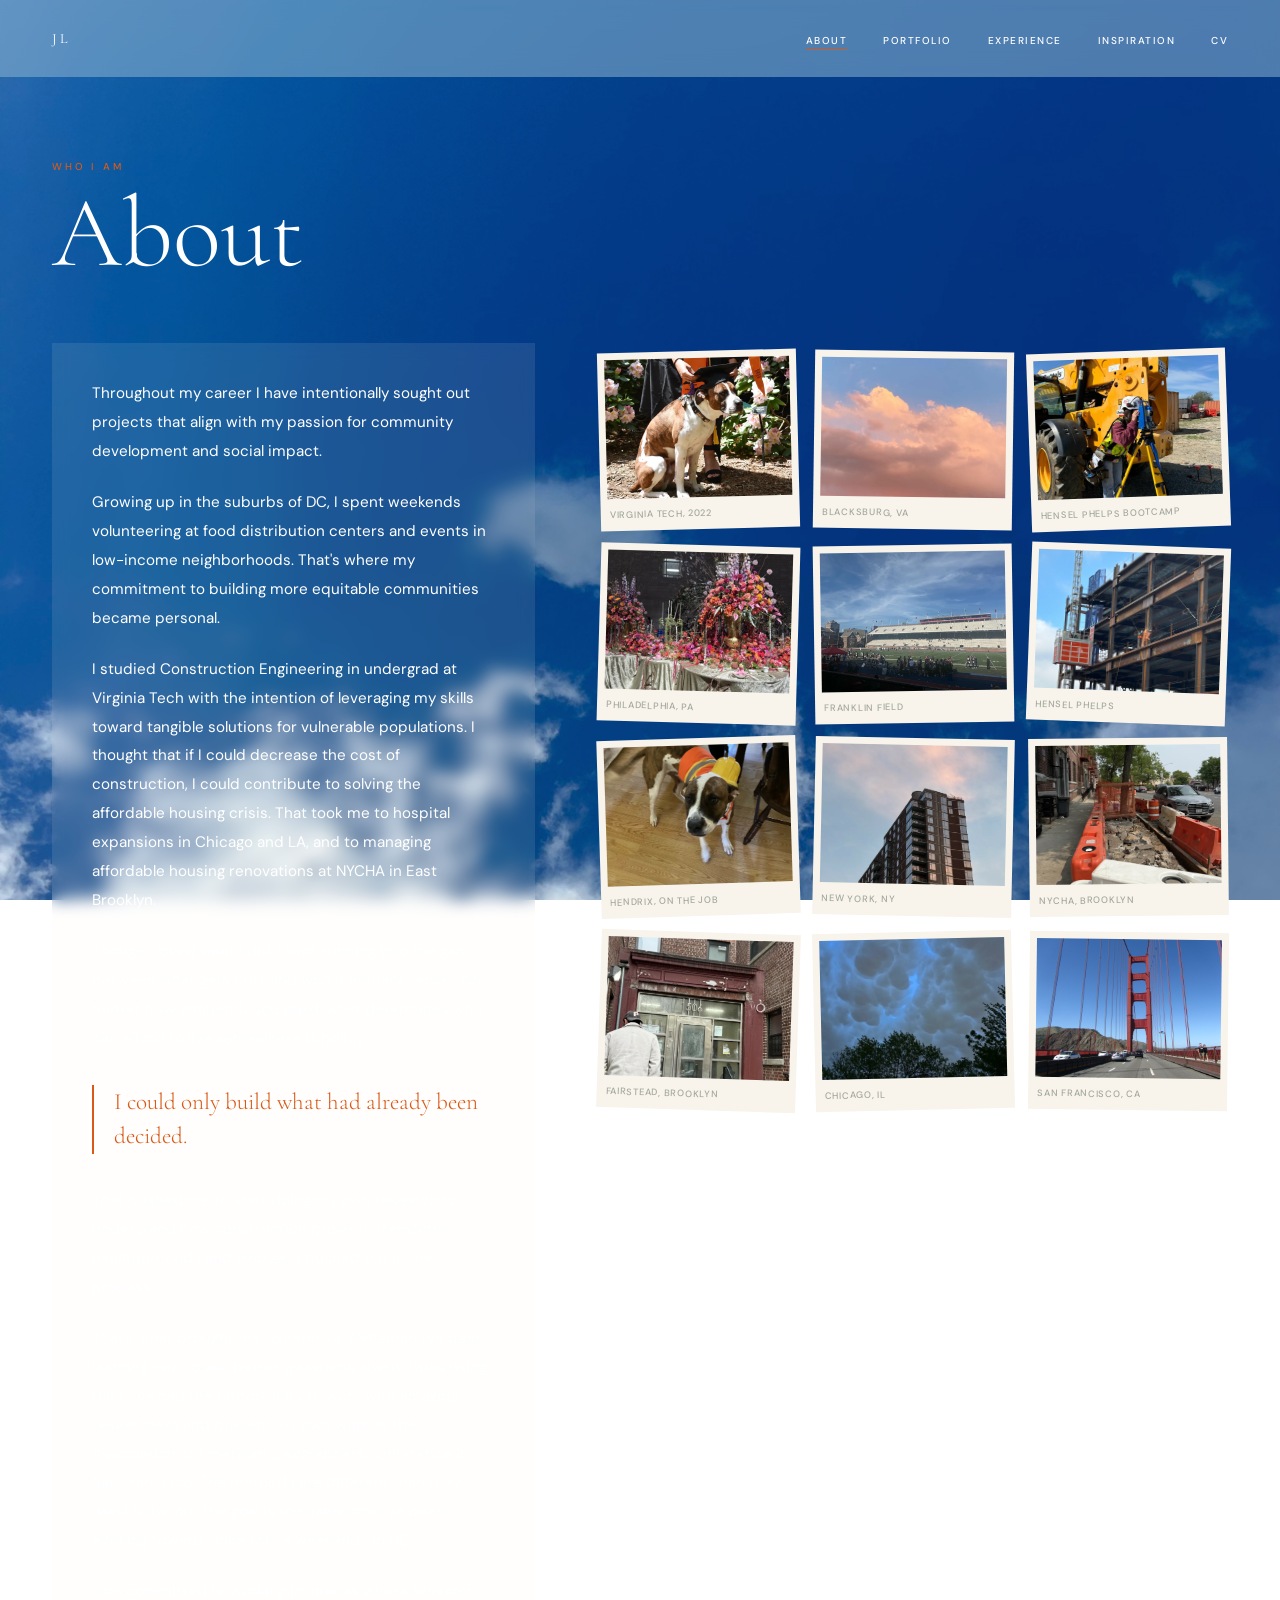
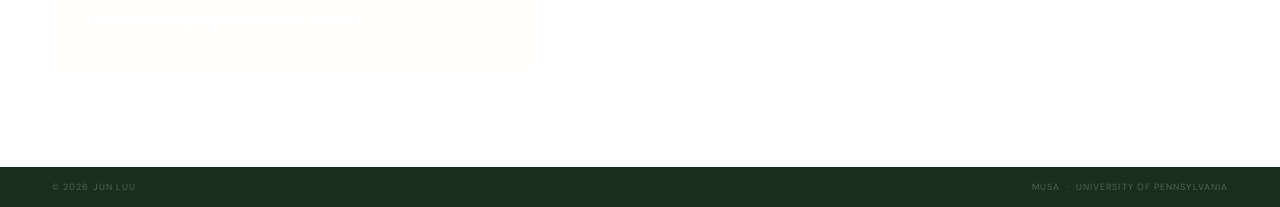
==== about.html @ 99c9ea00 "fully redoing the style i wanted it to be a little more personal" ====
<!DOCTYPE html>
<html lang="en">
<head>
  <meta charset="UTF-8" />
  <meta name="viewport" content="width=device-width, initial-scale=1.0" />
  <title>About — Jun Luu</title>
  <link rel="preconnect" href="https://fonts.googleapis.com">
  <link rel="preconnect" href="https://fonts.gstatic.com" crossorigin>
  <link href="https://fonts.googleapis.com/css2?family=Cormorant+Garamond:wght@300;400&family=DM+Sans:opsz,wght@9..40,300;9..40,400;9..40,500&display=swap" rel="stylesheet">
  <style>
    :root {
      --forest:     #1A2E1E;
      --forest-mid: #243528;
      --orange:     #D95A18;
      --cream:      #F8F4EC;
      --sky-nav:    rgba(140,180,210,0.55);
    }

    *, *::before, *::after { box-sizing: border-box; margin: 0; padding: 0; }

    body {
      font-family: 'DM Sans', sans-serif;
      min-height: 100vh;
      overflow-x: hidden;
      background-image: url('images/about-photo.jpeg');
      background-size: cover;
      background-position: center top;
      background-attachment: fixed;
    }

    /* Very light wash so text areas have something to sit on */
    body::before {
      content: '';
      position: fixed;
      inset: 0;
      background: rgba(220,235,245,0.01);
      z-index: 0;
      pointer-events: none;
    }

    /* NAV — sky-toned, blends with photo */
    nav {
      position: fixed;
      top: 0; left: 0; right: 0;
      z-index: 100;
      display: flex;
      justify-content: space-between;
      align-items: center;
      padding: 28px 52px;
      background: var(--sky-nav);
      backdrop-filter: blur(12px);
      -webkit-backdrop-filter: blur(12px);
    }

    .nav-logo {
      font-family: 'Cormorant Garamond', serif;
      font-size: 14px; font-weight: 400;
      letter-spacing: 0.24em; text-transform: uppercase;
      color: white; text-decoration: none;
    }

    .nav-links {
      display: flex; gap: 36px; list-style: none;
    }

    .nav-links a {
      font-size: 10px; font-weight: 500;
      letter-spacing: 0.15em; text-transform: uppercase;
      color: white; text-decoration: none;
      transition: color 0.2s; position: relative;
    }
    .nav-links a::after {
      content: '';
      position: absolute; bottom: -3px; left: 0; right: 0;
      height: 1px; background: var(--orange);
      transform: scaleX(0); transform-origin: left;
      transition: transform 0.25s ease;
    }
    .nav-links a:hover::after { transform: scaleX(1); }
    .nav-links a.active::after { transform: scaleX(1); }

    /* ALL CONTENT */
    .page {
      position: relative;
      z-index: 1;
      min-height: 100vh;
      display: flex;
      flex-direction: column;
    }

    /* PAGE HEADER */
    .page-header {
      padding: 160px 52px 64px;
    }

    .page-eyebrow {
      font-size: 10px; font-weight: 500;
      letter-spacing: 0.28em; text-transform: uppercase;
      color: var(--orange);
      margin-bottom: 16px;
    }

    .page-title {
      font-family: 'Cormorant Garamond', serif;
      font-size: clamp(60px, 8vw, 100px);
      font-weight: 300; line-height: 0.9;
      color: white;
    }

    /* BODY CONTENT */
    .about-body {
      flex: 1;
      padding: 0 52px 96px;
    }

    .about-grid {
      display: grid;
      grid-template-columns: 1fr 1.3fr;
      gap: 64px;
      align-items: start;
    }

    /* STORY — frosted card for readability */
    .story-col {
      background: rgba(248,244,236,0.1);
      backdrop-filter: blur(8px);
      -webkit-backdrop-filter: blur(8px);
      padding: 36px 40px;
    }

    .story-col p {
      font-size: 0.95rem; font-weight: 400; line-height: 1.9;
      color: white;
      margin-bottom: 1.4rem;
    }
    .story-col p:last-child { margin-bottom: 0; }

    .pull-line {
      display: block;
      font-family: 'Cormorant Garamond', serif;
      font-size: 1.45rem; font-weight: 300; line-height: 1.5;
      color: var(--orange);
      padding-left: 20px;
      border-left: 2px solid var(--orange);
      margin: 2rem 0;
    }

    /* COLLAGE — clean 3x4 grid */
    .collage-col {
      display: grid;
      grid-template-columns: repeat(3, 1fr);
      gap: 16px;
      padding-top: 8px;
    }

    .photo-card {
      background: var(--cream);
      padding: 7px 7px 32px;
      cursor: pointer;
      position: relative;
      transition: transform 0.3s ease, box-shadow 0.3s ease;
    }

    /* Subtle random tilts */
    .photo-card:nth-child(1)  { transform: rotate(-1.4deg); }
    .photo-card:nth-child(2)  { transform: rotate(0.8deg);  }
    .photo-card:nth-child(3)  { transform: rotate(-2deg);   }
    .photo-card:nth-child(4)  { transform: rotate(1.6deg);  }
    .photo-card:nth-child(5)  { transform: rotate(-0.9deg); }
    .photo-card:nth-child(6)  { transform: rotate(2.1deg);  }
    .photo-card:nth-child(7)  { transform: rotate(-1.8deg); }
    .photo-card:nth-child(8)  { transform: rotate(1.2deg);  }
    .photo-card:nth-child(9)  { transform: rotate(-0.6deg); }
    .photo-card:nth-child(10) { transform: rotate(1.9deg);  }
    .photo-card:nth-child(11) { transform: rotate(-1.3deg); }
    .photo-card:nth-child(12) { transform: rotate(0.7deg);  }

    .photo-card:hover {
      transform: rotate(0deg) scale(1.04) !important;
      box-shadow: 0 20px 48px rgba(26,46,30,0.18);
      z-index: 5;
    }

    .photo-card img {
      width: 100%; display: block;
      aspect-ratio: 4/3; object-fit: cover;
    }

    .card-stub {
      position: absolute;
      bottom: 0; left: 0; right: 0;
      height: 32px;
      display: flex; align-items: center;
      padding: 0 9px;
    }
    .card-stub span {
      font-size: 0.58rem; font-weight: 500;
      letter-spacing: 0.08em; text-transform: uppercase;
      color: rgba(26,46,30,0.38);
      white-space: nowrap; overflow: hidden; text-overflow: ellipsis;
    }

    .photo-caption {
      position: absolute;
      top: 7px; left: 7px; right: 7px; bottom: 32px;
      background: rgba(26,46,30,0.82);
      display: flex; align-items: flex-end;
      padding: 12px;
      opacity: 0;
      transition: opacity 0.25s ease;
      pointer-events: none;
    }
    .photo-caption p {
      font-size: 0.74rem; font-weight: 300;
      line-height: 1.5; color: var(--cream);
      margin: 0;
    }
    .photo-card:hover .photo-caption { opacity: 1; }

    /* FOOTER */
    footer {
      position: relative;
      z-index: 1;
      background: var(--forest);
      padding: 14px 52px;
      display: flex;
      justify-content: space-between;
      align-items: center;
    }

    footer p, footer a {
      font-size: 9px; font-weight: 400;
      letter-spacing: 0.12em; text-transform: uppercase;
      color: rgba(214,228,216,0.3);
      text-decoration: none;
      transition: color 0.2s;
    }
    footer a:hover { color: rgba(214,228,216,0.7); }

    /* RESPONSIVE */
    @media (max-width: 1100px) {
      .about-grid { grid-template-columns: 1fr; }
    }
    @media (max-width: 700px) {
      nav { padding: 20px 24px; }
      .nav-links { gap: 18px; }
      .page-header { padding: 120px 24px 48px; }
      .about-body { padding: 0 24px 72px; }
      .story-col { padding: 24px; }
      .collage-col { grid-template-columns: repeat(2, 1fr); }
      footer { padding: 14px 24px; flex-direction: column; gap: 6px; text-align: center; }
    }
  </style>
</head>
<body>

  <nav>
    <a href="index.html" class="nav-logo">JL</a>
    <ul class="nav-links">
      <li><a href="about.html" class="active">About</a></li>
      <li><a href="portfolio.html">Portfolio</a></li>
      <li><a href="experience.html">Experience</a></li>
      <li><a href="inspiration.html">Inspiration</a></li>
      <li><a href="cv_jluu.html">CV</a></li>
    </ul>
  </nav>

  <div class="page">

    <div class="page-header">
      <p class="page-eyebrow">Who I am</p>
      <h1 class="page-title">About</h1>
    </div>

    <div class="about-body">
      <div class="about-grid">

        <div class="story-col">
          <p>Throughout my career I have intentionally sought out projects that align with my passion for community development and social impact.</p>
          <p>Growing up in the suburbs of DC, I spent weekends volunteering at food distribution centers and events in low-income neighborhoods. That's where my commitment to building more equitable communities became personal.</p>
          <p>I studied Construction Engineering in undergrad at Virginia Tech with the intention of leveraging my skills toward tangible solutions for vulnerable populations. I thought that if I could decrease the cost of construction, I could contribute to solving the affordable housing crisis. That took me to hospital expansions in Chicago and LA, and to managing affordable housing renovations at NYCHA in East Brooklyn.</p>
          <p>Though I loved what I did, I kept running into the gap between what gets built and who it actually serves. No matter how efficiently you build, what determines who can afford to live somewhere is policy.</p>
          <span class="pull-line">I could only build what had already been decided.</span>
          <p>That pushed me to start doing my own research to understand how construction projects transform neighborhoods and who gets pushed out in the process.</p>
          <p>That's what brought me to Penn. At Weitzman I've been learning how to ask better questions about cities using data. I've had the opportunity to work with amazing researchers and present my own work at the Association of American Geographers conference in San Francisco. The methods are different than they used to be but the goal is the same one I've been working toward since those weekends in DC.</p>
          <p>I am committed to working in spaces where research reaches the people who need it most.</p>
        </div>

        <div class="collage-col">

          <div class="photo-card">
            <img src="images/about/hendrix_grad.jpeg" alt="Hendrix at graduation">
            <div class="photo-caption"><p>Hendrix and I graduated from Virginia Tech together! He studied hard and I am so proud of him.</p></div>
            <div class="card-stub"><span>Virginia Tech, 2022</span></div>
          </div>

          <div class="photo-card">
            <img src="images/about/blacksburg_clouds.jpeg" alt="Blacksburg clouds">
            <div class="photo-caption"><p>My friends and I called ourselves the Cloud Chasers. When someone would spot a good sunset, we'd all rush to the top of the parking garage.</p></div>
            <div class="card-stub"><span>Blacksburg, VA</span></div>
          </div>

          <div class="photo-card">
            <img src="images/about/hp_bootcamp.jpeg" alt="Hensel Phelps Bootcamp">
            <div class="photo-caption"><p>Using my highly developed engineering skills to stand on a concrete block with a level.</p></div>
            <div class="card-stub"><span>Hensel Phelps Bootcamp</span></div>
          </div>

          <div class="photo-card">
            <img src="images/about/phila_flowers.jpeg" alt="Philadelphia Flower Show">
            <div class="photo-caption"><p>The Philadelphia Flower Show was a beautiful reminder of the city's vibrant culture.</p></div>
            <div class="card-stub"><span>Philadelphia, PA</span></div>
          </div>

          <div class="photo-card">
            <img src="images/about/penn_football.jpeg" alt="Penn football game">
            <div class="photo-caption"><p>The day I learned the toasting tradition!</p></div>
            <div class="card-stub"><span>Franklin Field</span></div>
          </div>

          <div class="photo-card">
            <img src="images/about/hp_hucla.jpeg" alt="Hensel Phelps on Site">
            <div class="photo-caption"><p>Structural engineering in action!</p></div>
            <div class="card-stub"><span>Hensel Phelps</span></div>
          </div>

          <div class="photo-card">
            <img src="images/about/hendrix_construction.jpeg" alt="Hendrix in construction gear">
            <div class="photo-caption"><p>Hendrix dressed as a construction engineer! Like mother, like son.</p></div>
            <div class="card-stub"><span>Hendrix, on the job</span></div>
          </div>

          <div class="photo-card">
            <img src="images/about/nyc_rooftop.jpeg" alt="NYC rooftop view">
            <div class="photo-caption"><p>The view from my rooftop in New York. We threw quite a few kickbacks and parties up here.</p></div>
            <div class="card-stub"><span>New York, NY</span></div>
          </div>

          <div class="photo-card">
            <img src="images/about/fairstead_sidewalk.jpeg" alt="NYCHA sidewalk work">
            <div class="photo-caption"><p>Some sidewalk work on the NYCHA Fairstead project in East Brooklyn.</p></div>
            <div class="card-stub"><span>NYCHA, Brooklyn</span></div>
          </div>

          <div class="photo-card">
            <img src="images/about/fairstead_walk.jpeg" alt="Exterior walkthrough at Fairstead">
            <div class="photo-caption"><p>The vestibule went in first for security, then we started on the facade. This was us on our way to an interior walkthrough here.</p></div>
            <div class="card-stub"><span>Fairstead, Brooklyn</span></div>
          </div>

          <div class="photo-card">
            <img src="images/about/chicago_clouds.jpeg" alt="Chicago clouds">
            <div class="photo-caption"><p>These mammatus formations are rare and a little ominous.</p></div>
            <div class="card-stub"><span>Chicago, IL</span></div>
          </div>

          <div class="photo-card">
            <img src="images/about/sf-aag.JPG" alt="San Francisco after AAG">
            <div class="photo-caption"><p>Exploring San Francisco after presenting at the AAG Annual Meeting.</p></div>
            <div class="card-stub"><span>San Francisco, CA</span></div>
          </div>

        </div>
      </div>
    </div>

    <footer>
      <p>© 2026 Jun Luu</p>
      <p>MUSA &nbsp;·&nbsp; University of Pennsylvania</p>
    </footer>

  </div>

</body>
</html>
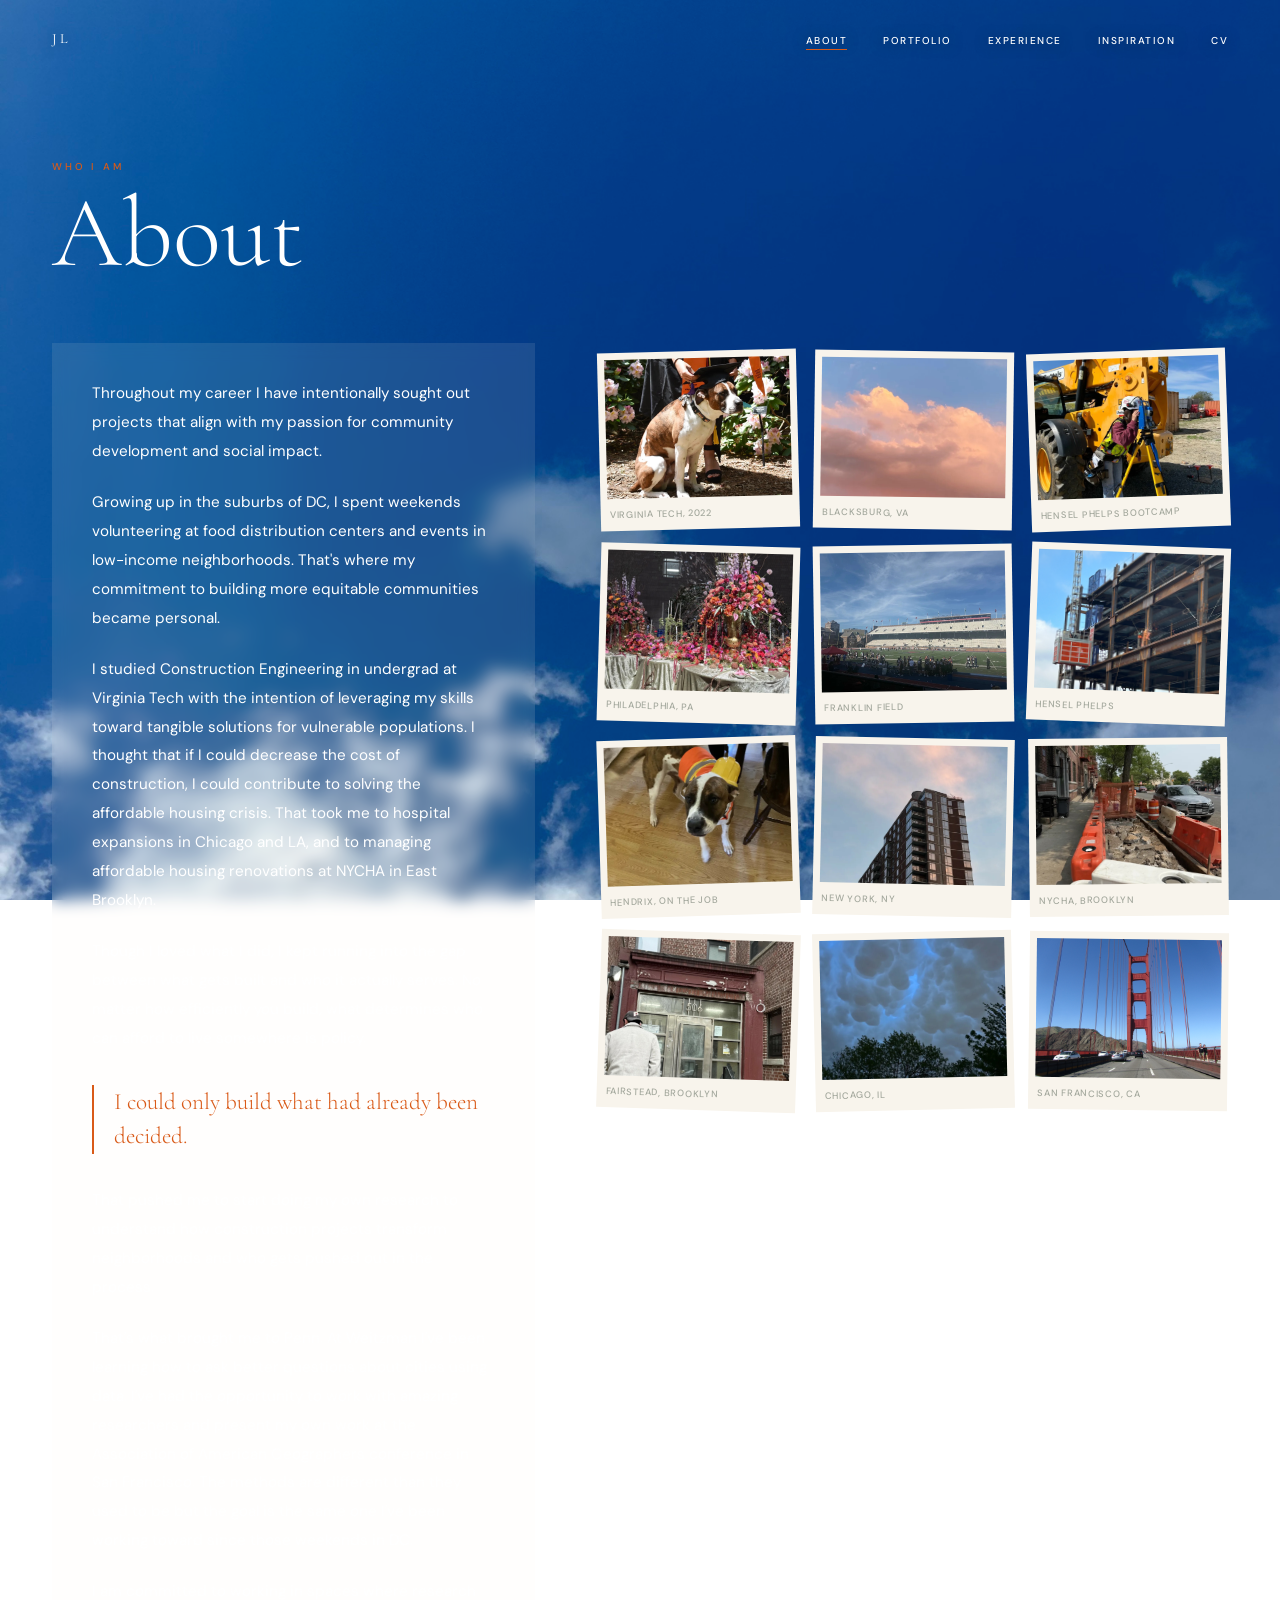
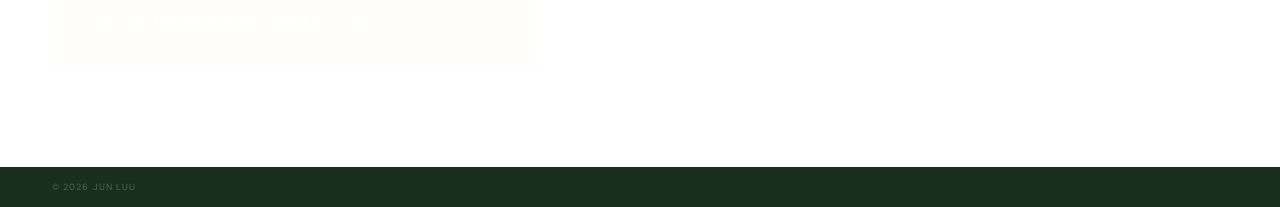
==== commit 04589cda: "big fixes + cv update" ====
--- a/about.html
+++ b/about.html
@@ -13,7 +13,6 @@
       --forest-mid: #243528;
       --orange:     #D95A18;
       --cream:      #F8F4EC;
-      --sky-nav:    rgba(140,180,210,0.55);
     }
 
     *, *::before, *::after { box-sizing: border-box; margin: 0; padding: 0; }
@@ -40,16 +39,14 @@
 
     /* NAV — sky-toned, blends with photo */
     nav {
-      position: fixed;
+      position: absolute;
       top: 0; left: 0; right: 0;
       z-index: 100;
       display: flex;
       justify-content: space-between;
       align-items: center;
       padding: 28px 52px;
-      background: var(--sky-nav);
-      backdrop-filter: blur(12px);
-      -webkit-backdrop-filter: blur(12px);
+      background: transparent;
     }
 
     .nav-logo {
@@ -58,6 +55,8 @@
       letter-spacing: 0.24em; text-transform: uppercase;
       color: white; text-decoration: none;
     }
+
+    .nav-logo, .nav-links a { text-shadow: 0 1px 14px rgba(0,0,0,0.5); }
 
     .nav-links {
       display: flex; gap: 36px; list-style: none;
@@ -366,7 +365,6 @@
 
     <footer>
       <p>© 2026 Jun Luu</p>
-      <p>MUSA &nbsp;·&nbsp; University of Pennsylvania</p>
     </footer>
 
   </div>
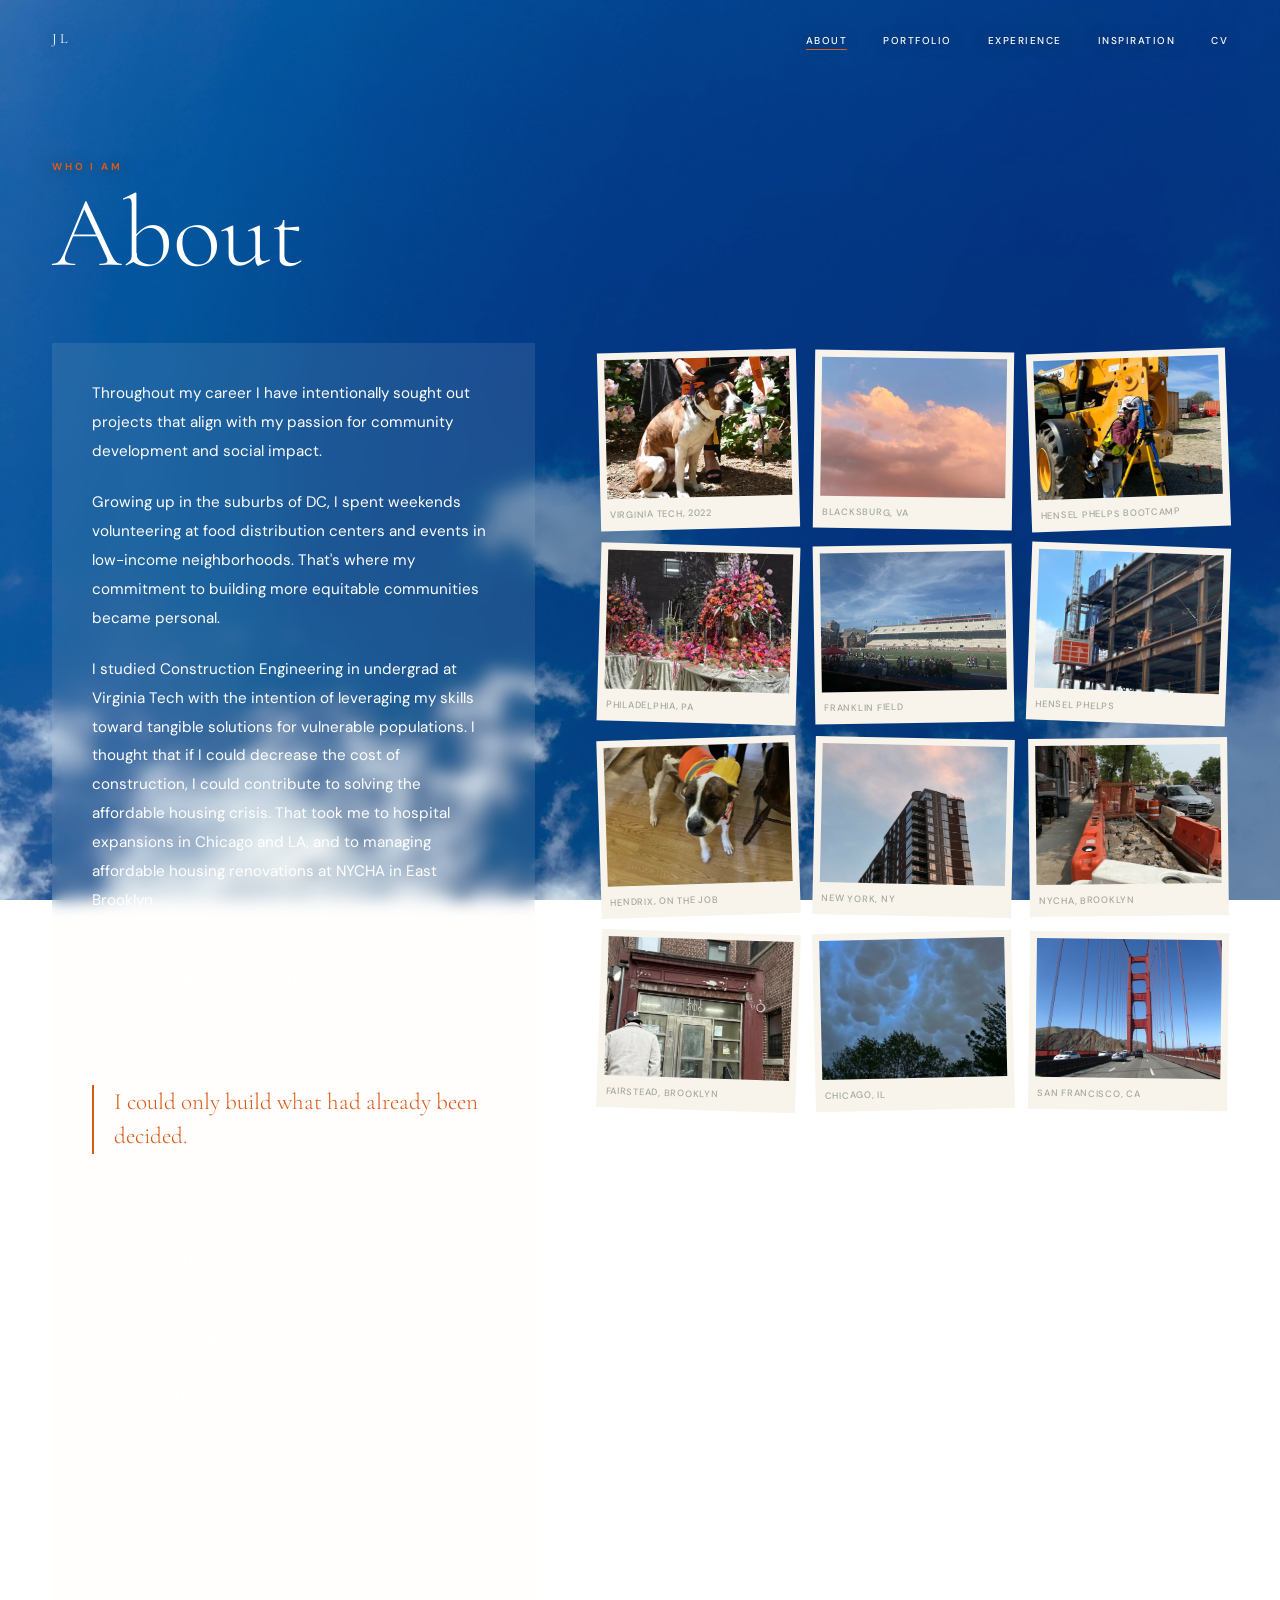
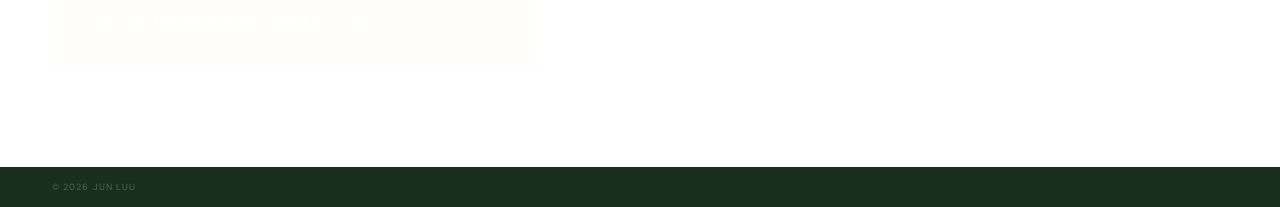
==== commit 063394b3: "Reorganize images by page, remove card tags, prune unused files Images are now grouped one folder pe" ====
--- a/about.html
+++ b/about.html
@@ -6,7 +6,7 @@
   <title>About — Jun Luu</title>
   <link rel="preconnect" href="https://fonts.googleapis.com">
   <link rel="preconnect" href="https://fonts.gstatic.com" crossorigin>
-  <link href="https://fonts.googleapis.com/css2?family=Cormorant+Garamond:wght@300;400&family=DM+Sans:opsz,wght@9..40,300;9..40,400;9..40,500&display=swap" rel="stylesheet">
+  <link href="https://fonts.googleapis.com/css2?family=Cormorant+Garamond:wght@300;400&family=DM+Sans:opsz,wght@9..40,300;9..40,400;9..40,500;9..40,700&display=swap" rel="stylesheet">
   <style>
     :root {
       --forest:     #1A2E1E;
@@ -21,7 +21,7 @@
       font-family: 'DM Sans', sans-serif;
       min-height: 100vh;
       overflow-x: hidden;
-      background-image: url('images/about-photo.jpeg');
+      background-image: url('images/about/about-photo.jpeg');
       background-size: cover;
       background-position: center top;
       background-attachment: fixed;
@@ -93,10 +93,11 @@
     }
 
     .page-eyebrow {
-      font-size: 10px; font-weight: 500;
+      font-size: 10px; font-weight: 700;
       letter-spacing: 0.28em; text-transform: uppercase;
       color: var(--orange);
       margin-bottom: 16px;
+      text-shadow: 0 1px 14px rgba(0,0,0,0.5);
     }
 
     .page-title {
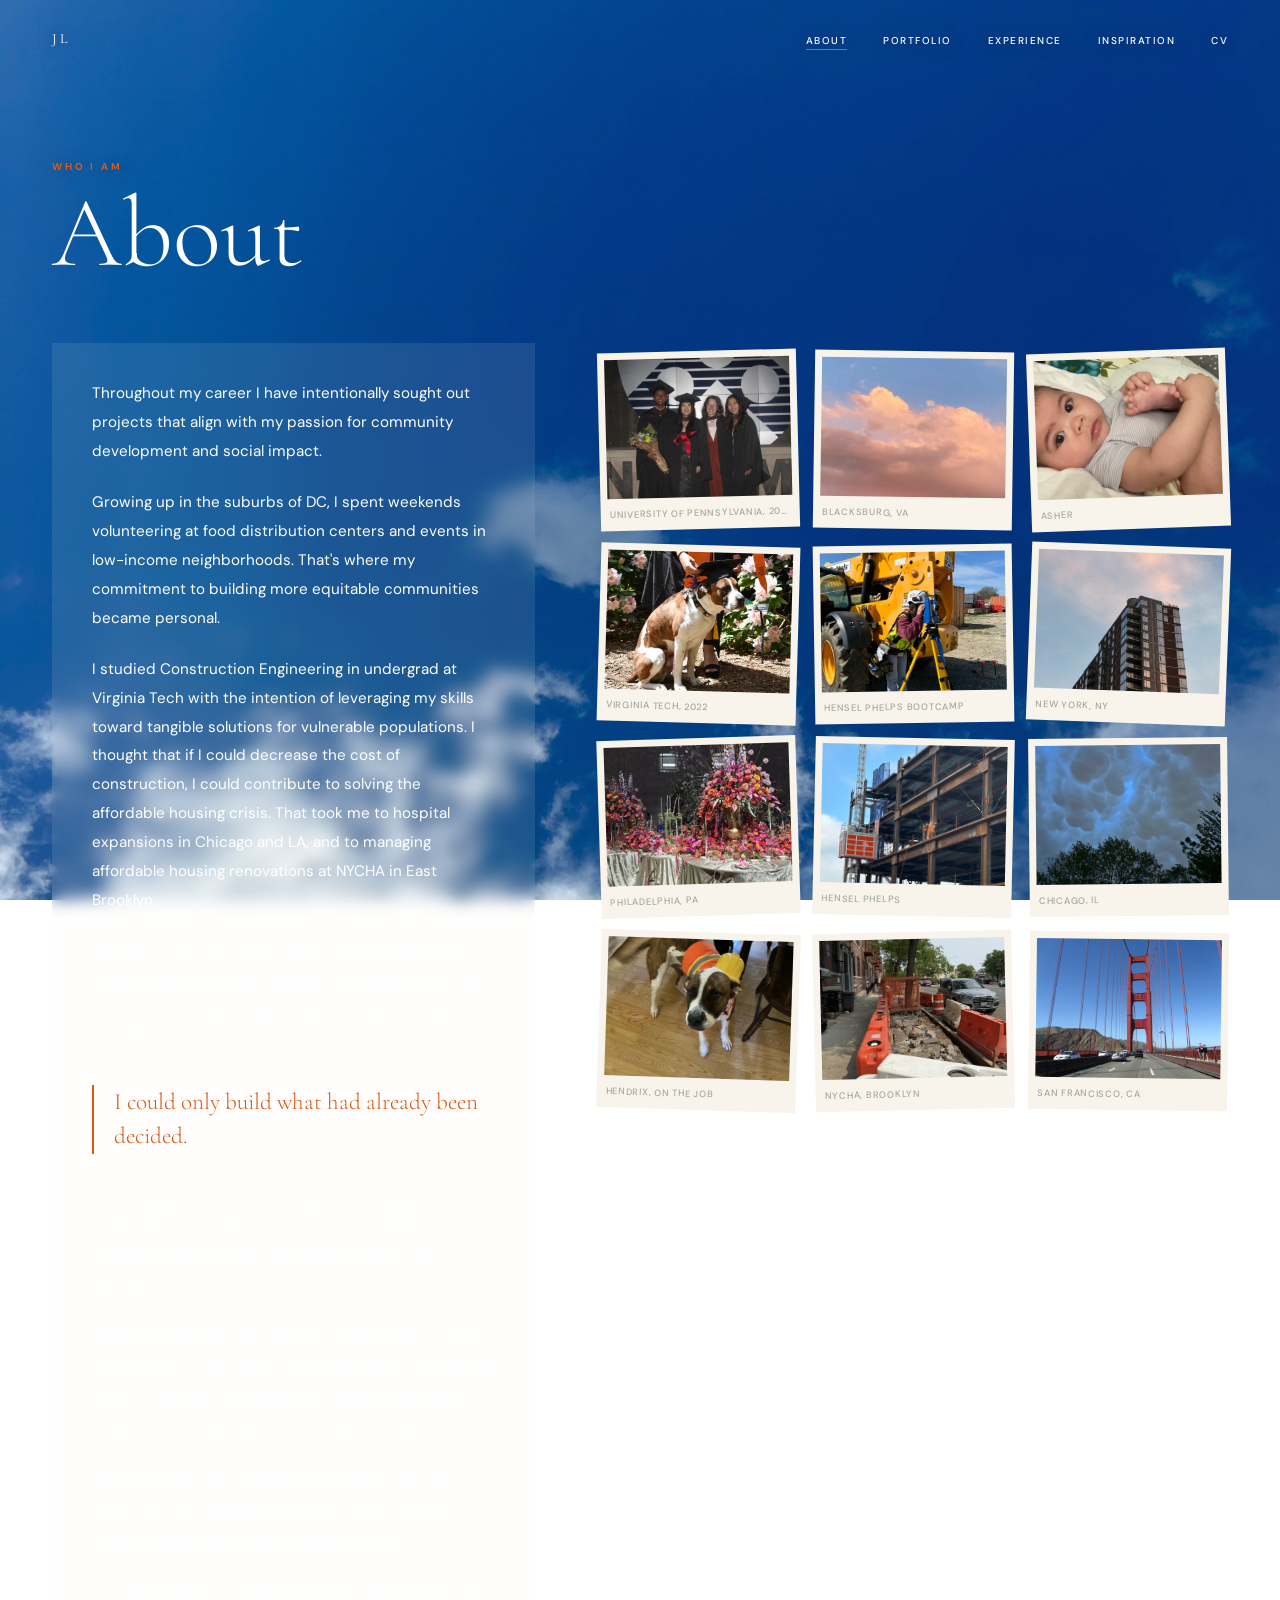
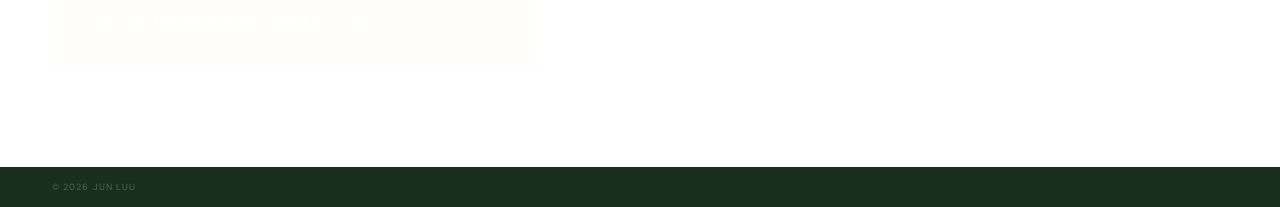
==== commit 5223e531: "Update and reorder the about page photo collage Added the Penn graduation photo and one of Asher, an" ====
--- a/about.html
+++ b/about.html
@@ -289,72 +289,72 @@
         <div class="collage-col">
 
           <div class="photo-card">
+            <img src="images/about/penn_graduation.jpeg" alt="Penn graduation with friends">
+            <div class="photo-caption"><p>Becoming a master with some of my amazing friends!</p></div>
+            <div class="card-stub"><span>University of Pennsylvania, 2026</span></div>
+          </div>
+
+          <div class="photo-card">
+            <img src="images/about/blacksburg_clouds.jpeg" alt="Blacksburg clouds">
+            <div class="photo-caption"><p>My friends and I called ourselves the Cloud Chasers. When someone would spot a good sunset, we'd all rush to the top of the parking garage.</p></div>
+            <div class="card-stub"><span>Blacksburg, VA</span></div>
+          </div>
+
+          <div class="photo-card">
+            <img src="images/about/asher.jpeg" alt="Asher">
+            <div class="photo-caption"><p>My perfect, adorable nephew, Asher.</p></div>
+            <div class="card-stub"><span>Asher</span></div>
+          </div>
+
+          <div class="photo-card">
             <img src="images/about/hendrix_grad.jpeg" alt="Hendrix at graduation">
             <div class="photo-caption"><p>Hendrix and I graduated from Virginia Tech together! He studied hard and I am so proud of him.</p></div>
             <div class="card-stub"><span>Virginia Tech, 2022</span></div>
           </div>
 
           <div class="photo-card">
-            <img src="images/about/blacksburg_clouds.jpeg" alt="Blacksburg clouds">
-            <div class="photo-caption"><p>My friends and I called ourselves the Cloud Chasers. When someone would spot a good sunset, we'd all rush to the top of the parking garage.</p></div>
-            <div class="card-stub"><span>Blacksburg, VA</span></div>
-          </div>
-
-          <div class="photo-card">
             <img src="images/about/hp_bootcamp.jpeg" alt="Hensel Phelps Bootcamp">
             <div class="photo-caption"><p>Using my highly developed engineering skills to stand on a concrete block with a level.</p></div>
             <div class="card-stub"><span>Hensel Phelps Bootcamp</span></div>
           </div>
 
           <div class="photo-card">
+            <img src="images/about/nyc_rooftop.jpeg" alt="NYC rooftop view">
+            <div class="photo-caption"><p>The view from my rooftop in New York. We threw quite a few kickbacks and parties up here.</p></div>
+            <div class="card-stub"><span>New York, NY</span></div>
+          </div>
+
+          <div class="photo-card">
             <img src="images/about/phila_flowers.jpeg" alt="Philadelphia Flower Show">
             <div class="photo-caption"><p>The Philadelphia Flower Show was a beautiful reminder of the city's vibrant culture.</p></div>
             <div class="card-stub"><span>Philadelphia, PA</span></div>
           </div>
 
           <div class="photo-card">
-            <img src="images/about/penn_football.jpeg" alt="Penn football game">
-            <div class="photo-caption"><p>The day I learned the toasting tradition!</p></div>
-            <div class="card-stub"><span>Franklin Field</span></div>
-          </div>
-
-          <div class="photo-card">
             <img src="images/about/hp_hucla.jpeg" alt="Hensel Phelps on Site">
             <div class="photo-caption"><p>Structural engineering in action!</p></div>
             <div class="card-stub"><span>Hensel Phelps</span></div>
           </div>
 
           <div class="photo-card">
+            <img src="images/about/chicago_clouds.jpeg" alt="Chicago clouds">
+            <div class="photo-caption"><p>These mammatus formations are rare and a little ominous.</p></div>
+            <div class="card-stub"><span>Chicago, IL</span></div>
+          </div>
+
+          <div class="photo-card">
             <img src="images/about/hendrix_construction.jpeg" alt="Hendrix in construction gear">
             <div class="photo-caption"><p>Hendrix dressed as a construction engineer! Like mother, like son.</p></div>
             <div class="card-stub"><span>Hendrix, on the job</span></div>
           </div>
 
           <div class="photo-card">
-            <img src="images/about/nyc_rooftop.jpeg" alt="NYC rooftop view">
-            <div class="photo-caption"><p>The view from my rooftop in New York. We threw quite a few kickbacks and parties up here.</p></div>
-            <div class="card-stub"><span>New York, NY</span></div>
-          </div>
-
-          <div class="photo-card">
             <img src="images/about/fairstead_sidewalk.jpeg" alt="NYCHA sidewalk work">
             <div class="photo-caption"><p>Some sidewalk work on the NYCHA Fairstead project in East Brooklyn.</p></div>
             <div class="card-stub"><span>NYCHA, Brooklyn</span></div>
           </div>
 
           <div class="photo-card">
-            <img src="images/about/fairstead_walk.jpeg" alt="Exterior walkthrough at Fairstead">
-            <div class="photo-caption"><p>The vestibule went in first for security, then we started on the facade. This was us on our way to an interior walkthrough here.</p></div>
-            <div class="card-stub"><span>Fairstead, Brooklyn</span></div>
-          </div>
-
-          <div class="photo-card">
-            <img src="images/about/chicago_clouds.jpeg" alt="Chicago clouds">
-            <div class="photo-caption"><p>These mammatus formations are rare and a little ominous.</p></div>
-            <div class="card-stub"><span>Chicago, IL</span></div>
-          </div>
-
-          <div class="photo-card">
             <img src="images/about/sf-aag.JPG" alt="San Francisco after AAG">
             <div class="photo-caption"><p>Exploring San Francisco after presenting at the AAG Annual Meeting.</p></div>
             <div class="card-stub"><span>San Francisco, CA</span></div>
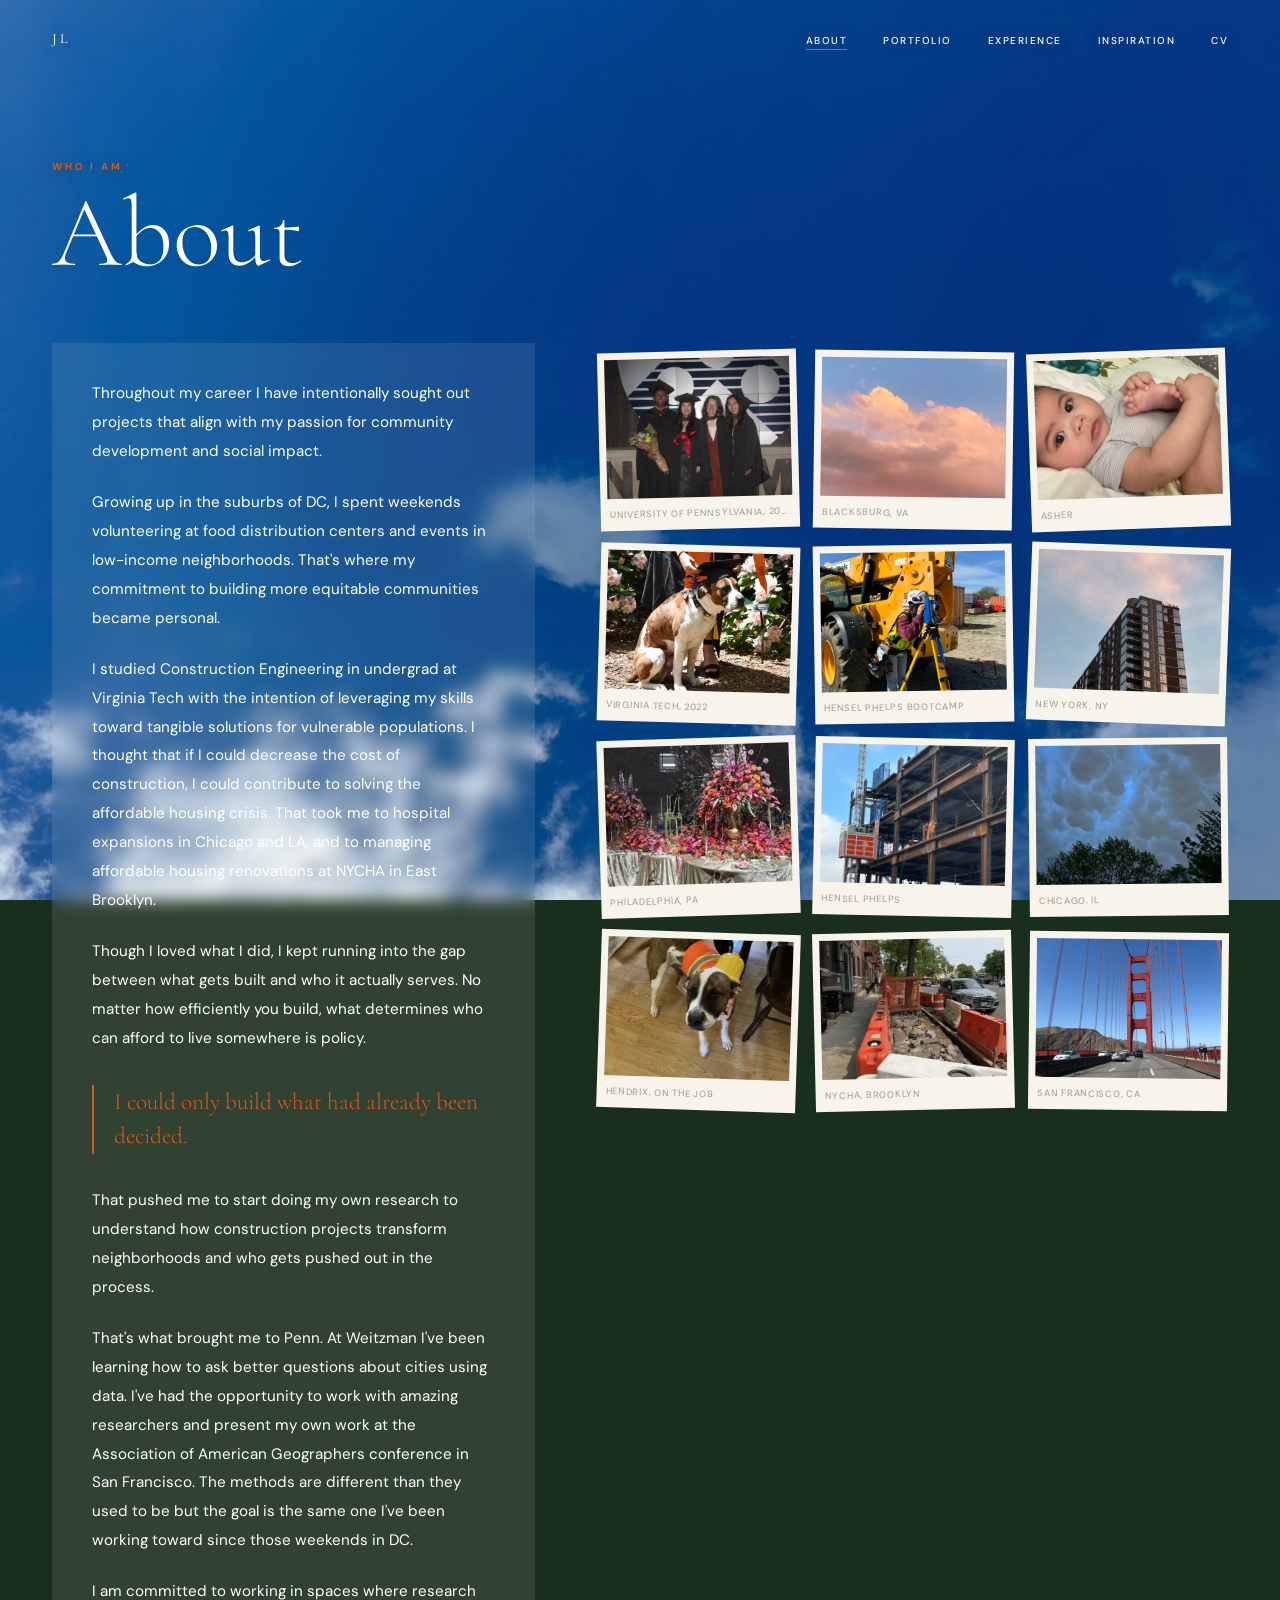
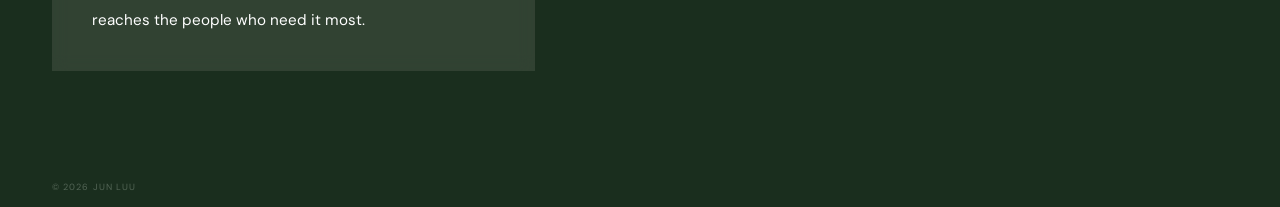
==== commit cd710681: "Fix responsive layout across all pages Measured 6 pages against 14 widths and 11 width x height view" ====
--- a/about.html
+++ b/about.html
@@ -3,7 +3,7 @@
 <head>
   <meta charset="UTF-8" />
   <meta name="viewport" content="width=device-width, initial-scale=1.0" />
-  <title>About — Jun Luu</title>
+  <title>About · Jun Luu</title>
   <link rel="preconnect" href="https://fonts.googleapis.com">
   <link rel="preconnect" href="https://fonts.gstatic.com" crossorigin>
   <link href="https://fonts.googleapis.com/css2?family=Cormorant+Garamond:wght@300;400&family=DM+Sans:opsz,wght@9..40,300;9..40,400;9..40,500;9..40,700&display=swap" rel="stylesheet">
@@ -16,6 +16,12 @@
     }
 
     *, *::before, *::after { box-sizing: border-box; margin: 0; padding: 0; }
+
+    /* Without a background on <html>, the body's background propagates to the
+       document canvas and paints the whole viewport — including the strip
+       below the footer and the overscroll bounce. Pin the canvas to the
+       footer colour so nothing shows through beneath the green bar. */
+    html { background: var(--forest, #1A2E1E); }
 
     body {
       font-family: 'DM Sans', sans-serif;
@@ -238,12 +244,10 @@
     footer a:hover { color: rgba(214,228,216,0.7); }
 
     /* RESPONSIVE */
-    @media (max-width: 1100px) {
+    @media (max-width: 1200px) {
       .about-grid { grid-template-columns: 1fr; }
     }
-    @media (max-width: 700px) {
-      nav { padding: 20px 24px; }
-      .nav-links { gap: 18px; }
+    @media (max-width: 640px) {
       .page-header { padding: 120px 24px 48px; }
       .about-body { padding: 0 24px 72px; }
       .story-col { padding: 24px; }
@@ -251,6 +255,8 @@
       footer { padding: 14px 24px; flex-direction: column; gap: 6px; text-align: center; }
     }
   </style>
+<link rel="stylesheet" href="assets/site.css">
+<script src="assets/site.js" defer></script>
 </head>
 <body>
 
@@ -263,6 +269,19 @@
       <li><a href="inspiration.html">Inspiration</a></li>
       <li><a href="cv_jluu.html">CV</a></li>
     </ul>
+
+    <button class="nav-toggle" type="button" aria-label="Open menu"
+            aria-expanded="false" aria-controls="nav-sheet">
+      <span></span><span></span><span></span>
+    </button>
+
+    <div class="nav-sheet" id="nav-sheet">
+      <a href="about.html" class="active">About</a>
+      <a href="portfolio.html">Portfolio</a>
+      <a href="experience.html">Experience</a>
+      <a href="inspiration.html">Inspiration</a>
+      <a href="cv_jluu.html">CV</a>
+    </div>
   </nav>
 
   <div class="page">
--- a/assets/site.css
+++ b/assets/site.css
@@ -0,0 +1,186 @@
+/* ==========================================================================
+   Shared responsive layer — loaded by every page AFTER its own <style> block,
+   so these rules win on equal specificity without needing !important.
+
+   Breakpoint scale (was 640 / 700 / 900 / 1100, different on every page —
+   which is why 768px behaved differently everywhere):
+
+     640px   phone      nav -> menu overlay, 24px gutters, single column
+     900px   tablet     two-up grids collapse
+     1200px  laptop     masonry and wide grids step down
+
+   Only phone-width rules live here. Each page keeps its own desktop nav
+   styling, because the link colours differ by page on purpose.
+   ========================================================================== */
+
+:root {
+  /* Swap this one value to restyle the menu overlay on all six pages.
+     Forest is the site footer colour, so it reads the same over the blue
+     hero pages and the cream ones. */
+  --nav-sheet-bg: #1A2E1E;
+  --nav-sheet-fg: #F8F4EC;
+}
+
+/* ── Sticky footer ───────────────────────────────────────────────────────────
+   Without this the footer sits wherever the content happens to end, so a short
+   page leaves the background showing underneath it — a filtered gallery on
+   inspiration.html left up to 898px of sky below the green bar at 1920x1600.
+   This is a viewport-HEIGHT problem, so it applies at every width. */
+body {
+  min-height: 100vh;
+  display: flex;
+  flex-direction: column;
+}
+/* dvh excludes mobile browser chrome, so the page doesn't overflow by the
+   height of Safari's address bar */
+@supports (min-height: 100dvh) {
+  body { min-height: 100dvh; }
+}
+footer, .site-footer { margin-top: auto; }
+
+/* ── Menu toggle: hidden until phone width ───────────────────────────────── */
+.nav-toggle {
+  display: none;
+  width: 44px;                 /* 44x44 touch target, WCAG 2.5.5 */
+  height: 44px;
+  margin-right: -11px;         /* keep the bars optically aligned to the gutter */
+  padding: 15px 11px;
+  background: none;
+  border: 0;
+  cursor: pointer;
+  color: #F8F4EC;
+  /* must sit above .nav-sheet, or the overlay covers its own close button */
+  position: relative;
+  z-index: 310;
+}
+.nav-toggle span {
+  display: block;
+  height: 1px;
+  background: currentColor;
+  box-shadow: 0 1px 14px rgba(0, 0, 0, .5);
+  transition: transform .3s ease, opacity .2s ease;
+}
+.nav-toggle span + span { margin-top: 5.5px; }
+
+body.nav-open .nav-toggle span:nth-child(1) { transform: translateY(6.5px) rotate(45deg); }
+body.nav-open .nav-toggle span:nth-child(2) { opacity: 0; }
+body.nav-open .nav-toggle span:nth-child(3) { transform: translateY(-6.5px) rotate(-45deg); }
+
+/* ── The overlay itself ──────────────────────────────────────────────────── */
+.nav-sheet {
+  position: fixed;
+  inset: 0;
+  z-index: 300;
+  display: flex;
+  flex-direction: column;
+  justify-content: center;
+  gap: 2px;
+  padding: 0 34px;
+  background: var(--nav-sheet-bg);
+  opacity: 0;
+  visibility: hidden;          /* also drops the links out of the tab order */
+  transition: opacity .3s ease, visibility 0s linear .3s;
+}
+body.nav-open .nav-sheet {
+  opacity: 1;
+  visibility: visible;
+  transition: opacity .3s ease;
+}
+.nav-sheet a {
+  display: flex;
+  align-items: center;
+  min-height: 56px;
+  font-family: 'Cormorant Garamond', serif;
+  font-size: 32px;
+  font-weight: 300;
+  letter-spacing: .01em;
+  color: var(--nav-sheet-fg);
+  text-decoration: none;
+  text-shadow: none;
+  border-bottom: 1px solid rgba(248, 244, 236, .16);
+}
+.nav-sheet a:last-child { border-bottom: 0; }
+
+/* keep the wordmark readable on top of the overlay too */
+body.nav-open .nav-logo { position: relative; z-index: 310; color: var(--nav-sheet-fg); }
+.nav-sheet a.active { color: #D95A18; }
+
+@media (prefers-reduced-motion: reduce) {
+  .nav-toggle span,
+  .nav-sheet { transition: none; }
+}
+
+/* ── Laptop ──────────────────────────────────────────────────────────────── */
+/* Descending max-width order matters: at 768px both the 1200 and 900 blocks
+   match, and the later one wins. Widest first. */
+@media (max-width: 1200px) {
+  .masonry { columns: 3; }
+}
+
+/* ── Tablet ──────────────────────────────────────────────────────────────── */
+@media (max-width: 900px) {
+  .masonry { columns: 2; }
+}
+
+/* ── Phone ───────────────────────────────────────────────────────────────── */
+@media (max-width: 640px) {
+
+  /* Vertical padding drops because the 44px touch targets now set the bar
+     height; the bar ends up ~64px tall, close to where it was. */
+  nav { padding: 10px 24px; }
+  .nav-links { display: none; }
+  .nav-toggle { display: block; }
+
+  /* The logo is a link too — give it the same 44px target without
+     changing how big the letters look. */
+  .nav-logo {
+    display: inline-flex;
+    align-items: center;
+    min-height: 44px;
+  }
+
+  /* Leaflet ships 24px controls and experience.html pins them with
+     !important, so matching it here is the only way to win on touch. */
+  .leaflet-control-zoom a {
+    width: 40px !important;
+    height: 40px !important;
+    line-height: 38px !important;
+    font-size: 19px !important;
+  }
+
+  .cv-strip-btn { min-height: 44px; display: inline-flex; align-items: center; }
+
+  body.nav-open { overflow: hidden; }
+
+  /* Filter bars: one swipeable row instead of wrapping to three. The bar
+     already spans full width with its own gutters, so it needs no negative
+     margin — the right-edge mask is what signals there is more to reach. */
+  .filter-bar {
+    flex-wrap: nowrap;
+    overflow-x: auto;
+    scrollbar-width: none;
+    -webkit-overflow-scrolling: touch;
+    -webkit-mask-image: linear-gradient(to right, #000 90%, transparent);
+            mask-image: linear-gradient(to right, #000 90%, transparent);
+  }
+  .filter-bar::-webkit-scrollbar { display: none; }
+  .filter-btn {
+    flex: 0 0 auto;
+    display: inline-flex;
+    align-items: center;
+    min-height: 40px;
+    padding-block: 0;
+  }
+
+  /* Map legend and hint were overlapping inside a space-between row */
+  .map-footer {
+    flex-direction: column;
+    align-items: flex-start;
+    gap: 8px;
+  }
+  .map-legend { flex-wrap: wrap; gap: 14px; }
+
+  /* Touch targets */
+  footer a { display: inline-block; min-height: 32px; line-height: 32px; }
+}
+
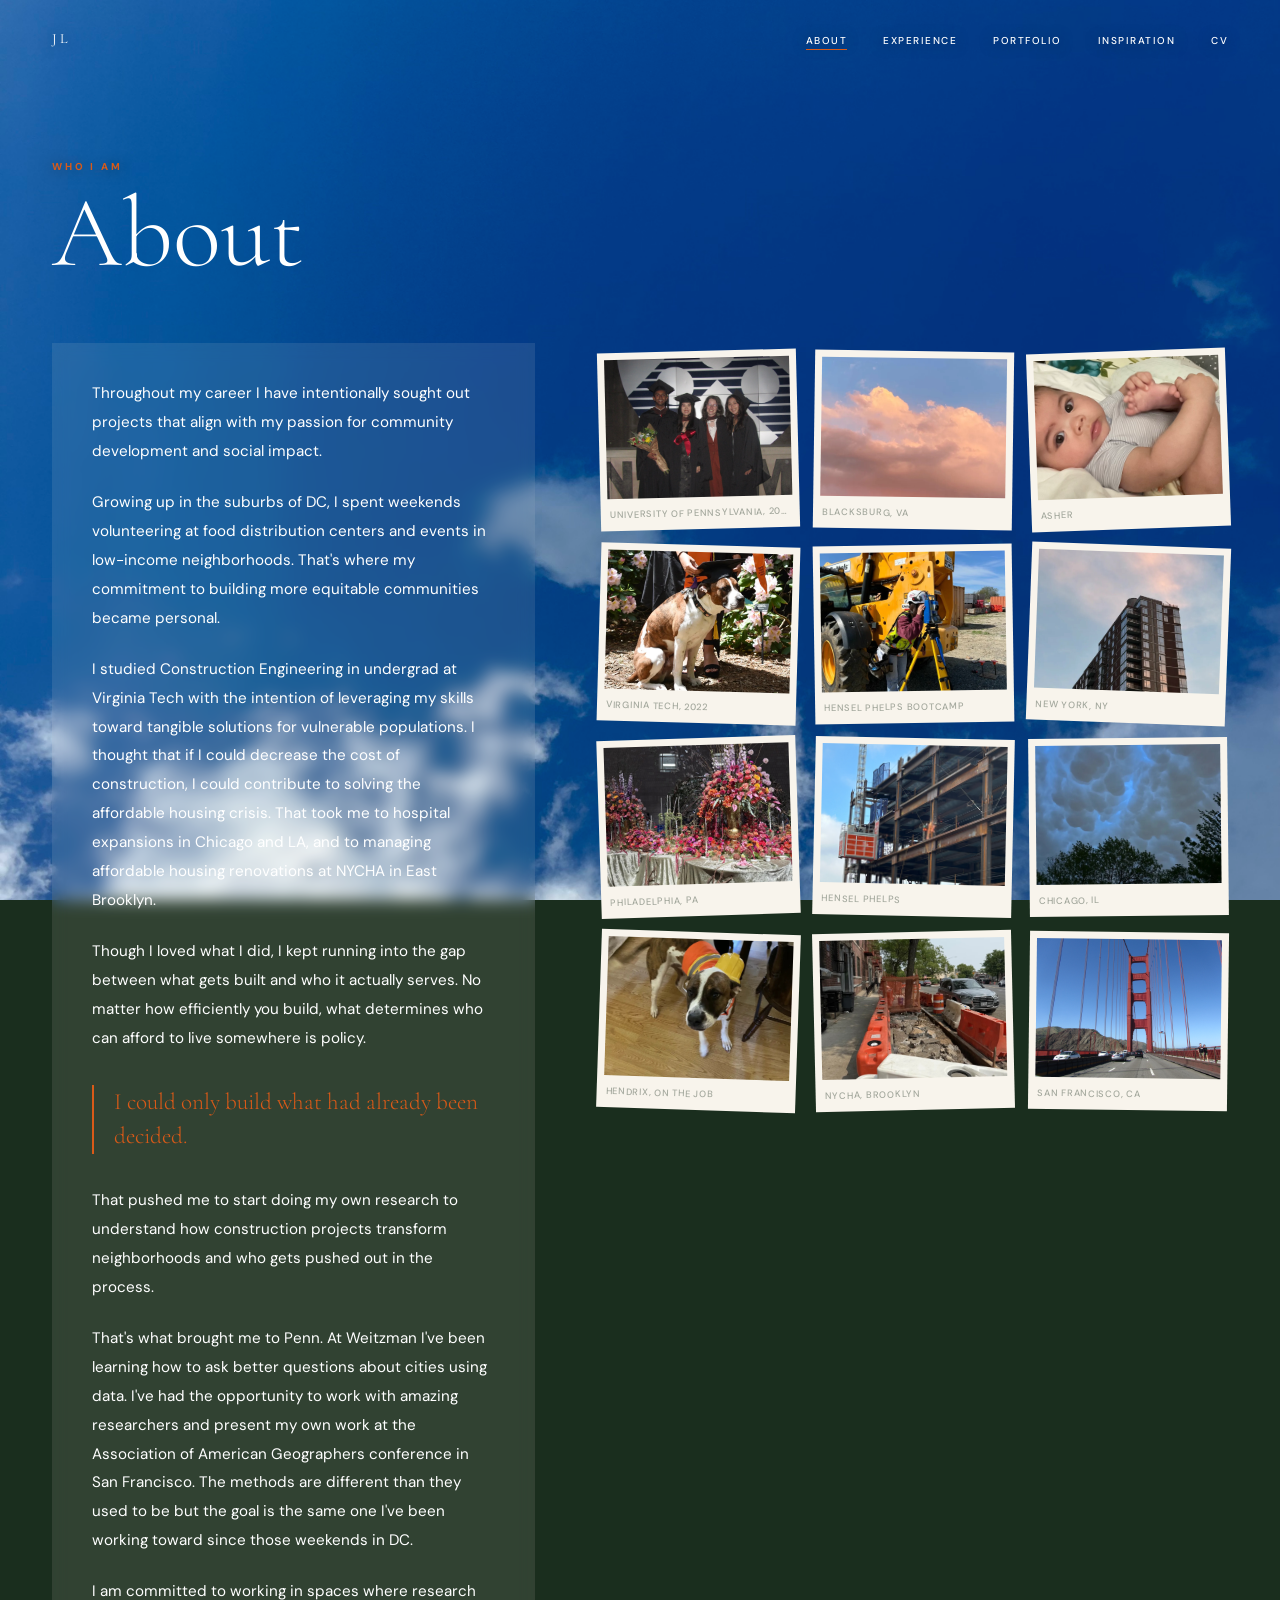
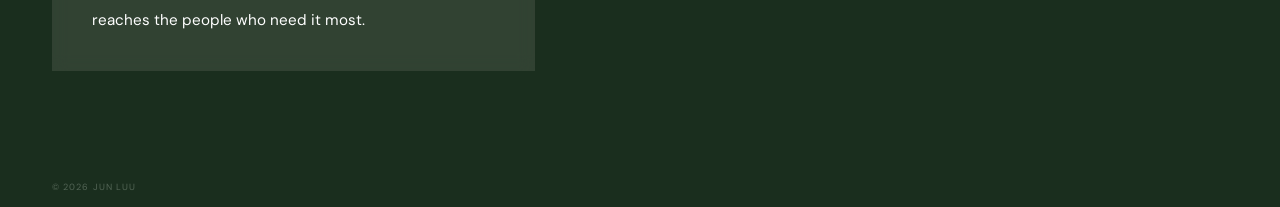
==== commit 9f2be8a0: "Put Experience before Portfolio in the nav, update ONE description Swaps the two tabs in the desktop" ====
--- a/about.html
+++ b/about.html
@@ -264,8 +264,8 @@
     <a href="index.html" class="nav-logo">JL</a>
     <ul class="nav-links">
       <li><a href="about.html" class="active">About</a></li>
+      <li><a href="experience.html">Experience</a></li>
       <li><a href="portfolio.html">Portfolio</a></li>
-      <li><a href="experience.html">Experience</a></li>
       <li><a href="inspiration.html">Inspiration</a></li>
       <li><a href="cv_jluu.html">CV</a></li>
     </ul>
@@ -277,8 +277,8 @@
 
     <div class="nav-sheet" id="nav-sheet">
       <a href="about.html" class="active">About</a>
+      <a href="experience.html">Experience</a>
       <a href="portfolio.html">Portfolio</a>
-      <a href="experience.html">Experience</a>
       <a href="inspiration.html">Inspiration</a>
       <a href="cv_jluu.html">CV</a>
     </div>
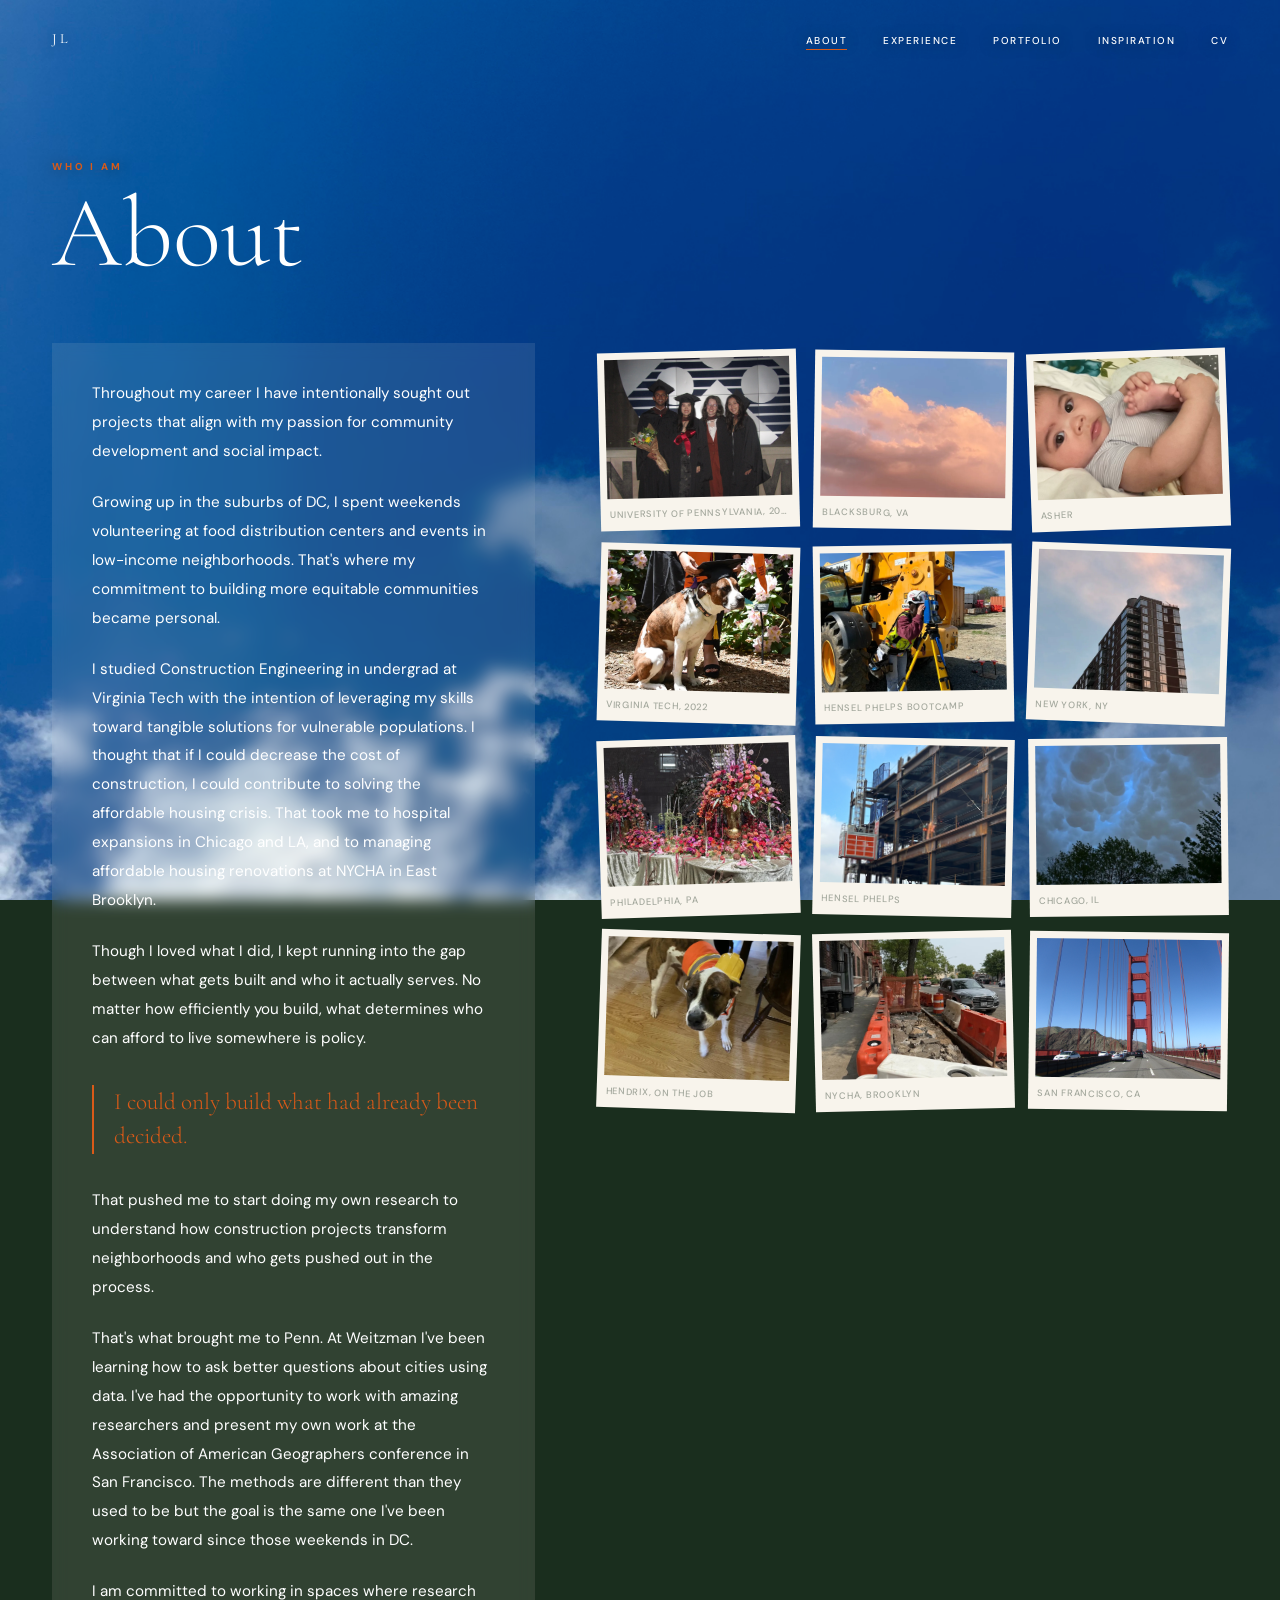
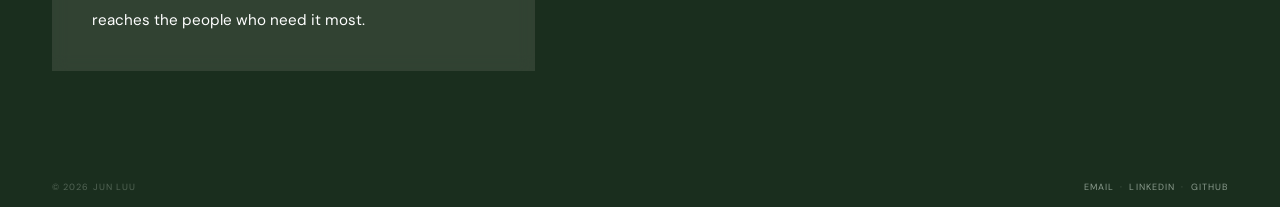
==== commit 26cddfd4: "Show card titles and names, add contact links, fix CV details - Portfolio cards always show their ti" ====
--- a/about.html
+++ b/about.html
@@ -385,6 +385,7 @@
 
     <footer>
       <p>© 2026 Jun Luu</p>
+      <p><a href="mailto:jennifer.luu6@gmail.com">Email</a> &nbsp;·&nbsp; <a href="https://www.linkedin.com/in/jenniferluu6/" target="_blank" rel="noopener">LinkedIn</a> &nbsp;·&nbsp; <a href="https://github.com/jenniferluu6" target="_blank" rel="noopener">GitHub</a></p>
     </footer>
 
   </div>
--- a/assets/site.css
+++ b/assets/site.css
@@ -37,6 +37,11 @@
   body { min-height: 100dvh; }
 }
 footer, .site-footer { margin-top: auto; }
+
+/* Contact links in the footer. Each page dims footer text to 0.3, which is
+   fine for the copyright line but too faint for links people need to find
+   (about 2.3:1 on forest). 0.6 is about 4.9:1. */
+footer a, .site-footer a { color: rgba(214,228,216,0.6); }
 
 /* ── Menu toggle: hidden until phone width ───────────────────────────────── */
 .nav-toggle {
